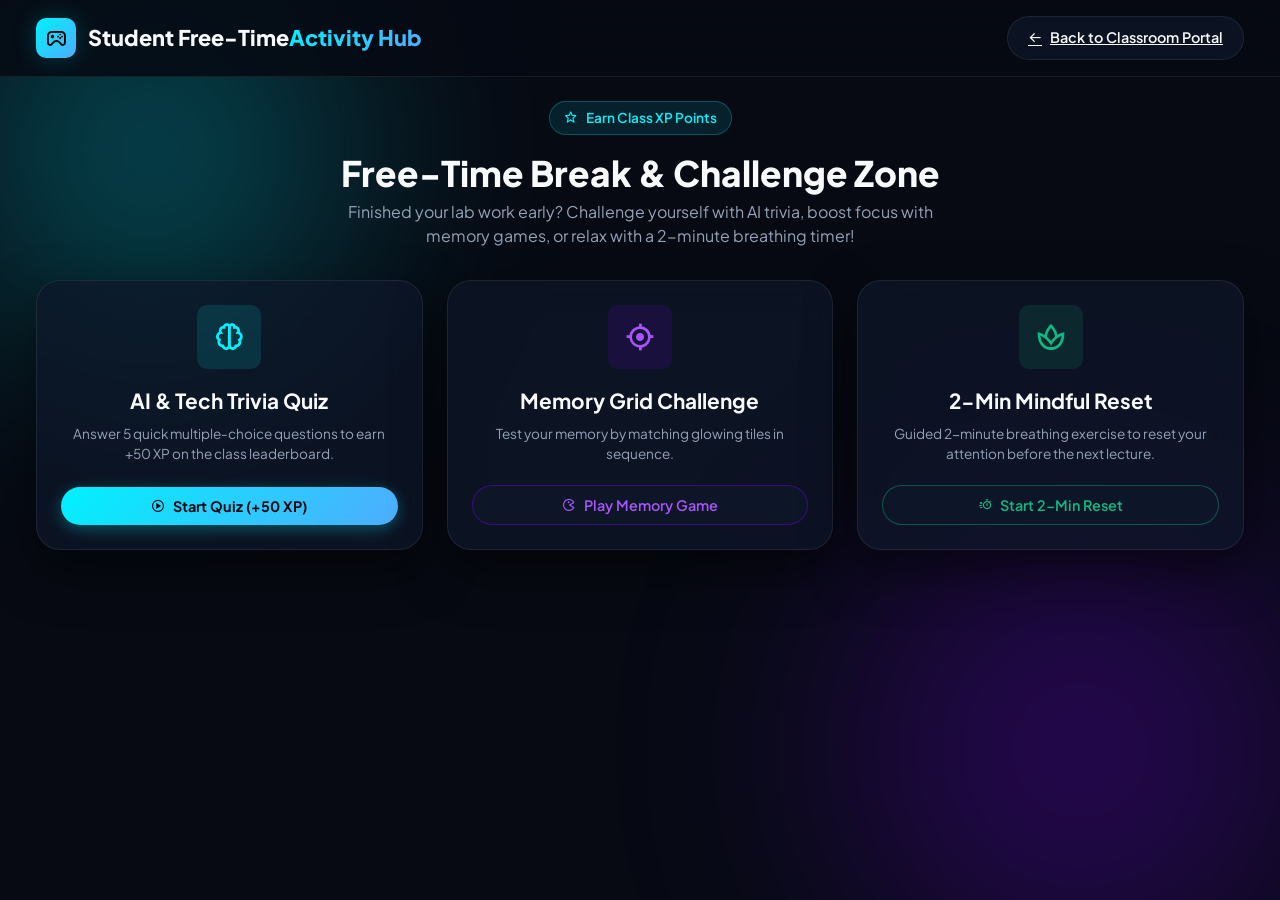
==== pages/activities.html @ f6f61d6e "feat: Add Mobile Phone Camera QR Check-In Page, Student Free-Time Activity Hub, Teacher Annoy Contro" ====
<!DOCTYPE html>
<html lang="en">
<head>
    <meta charset="UTF-8">
    <meta name="viewport" content="width=device-width, initial-scale=1.0">
    <title>Student Free-Time Activity Hub & AI Quiz Zone</title>
    <link href="https://fonts.googleapis.com/css2?family=Plus+Jakarta+Sans:wght@400;600;700;800&display=swap" rel="stylesheet">
    <link href="https://unpkg.com/boxicons@2.1.4/css/boxicons.min.css" rel="stylesheet">
    <link rel="stylesheet" href="../css/styles.css">
</head>
<body>
    <div class="app-bg-glow">
        <div class="bg-orb bg-orb-1"></div>
        <div class="bg-orb bg-orb-2"></div>
    </div>

    <!-- Navigation Header -->
    <nav class="navbar">
        <div class="brand">
            <div class="brand-icon"><i class='bx bx-joystick'></i></div>
            <div class="brand-text">Student Free-Time<span>Activity Hub</span></div>
        </div>

        <div class="header-actions">
            <a href="../index.html" class="btn-glass">
                <i class='bx bx-arrow-back'></i> Back to Classroom Portal
            </a>
        </div>
    </nav>

    <main class="main-container">
        
        <div style="text-align: center; margin-bottom: 32px;">
            <span class="badge-pill" style="margin-bottom: 12px;"><i class='bx bx-star'></i> Earn Class XP Points</span>
            <h1 style="font-size: 2.2rem; font-weight: 800;">Free-Time Break & Challenge Zone</h1>
            <p style="color: var(--text-secondary); max-width: 600px; margin: 0 auto;">Finished your lab work early? Challenge yourself with AI trivia, boost focus with memory games, or relax with a 2-minute breathing timer!</p>
        </div>

        <!-- 3 Activity Cards Grid -->
        <div style="display: grid; grid-template-columns: repeat(3, 1fr); gap: 24px; margin-bottom: 36px;">
            
            <!-- Card 1: AI & Tech Quiz Challenge -->
            <div class="glass-panel" style="text-align: center; display: flex; flex-direction: column; justify-content: space-between;">
                <div>
                    <div class="stat-icon cyan" style="margin: 0 auto 16px; width: 64px; height: 64px; font-size: 2rem;">
                        <i class='bx bx-brain'></i>
                    </div>
                    <h3 style="font-size: 1.3rem; font-weight: 700; margin-bottom: 8px;">AI & Tech Trivia Quiz</h3>
                    <p style="font-size: 0.85rem; color: var(--text-secondary); margin-bottom: 20px;">Answer 5 quick multiple-choice questions to earn +50 XP on the class leaderboard.</p>
                </div>
                <button class="btn-primary" onclick="openQuizModal()" style="width: 100%; justify-content: center;">
                    <i class='bx bx-play-circle'></i> Start Quiz (+50 XP)
                </button>
            </div>

            <!-- Card 2: Memory & Focus Challenge -->
            <div class="glass-panel" style="text-align: center; display: flex; flex-direction: column; justify-content: space-between;">
                <div>
                    <div class="stat-icon purple" style="margin: 0 auto 16px; width: 64px; height: 64px; font-size: 2rem;">
                        <i class='bx bx-target-lock'></i>
                    </div>
                    <h3 style="font-size: 1.3rem; font-weight: 700; margin-bottom: 8px;">Memory Grid Challenge</h3>
                    <p style="font-size: 0.85rem; color: var(--text-secondary); margin-bottom: 20px;">Test your memory by matching glowing tiles in sequence.</p>
                </div>
                <button class="btn-glass" onclick="alert('Memory Challenge Started! Memory tiles loading...')" style="width: 100%; justify-content: center; border-color: rgba(127,0,255,0.4); color: #A855F7;">
                    <i class='bx bx-game'></i> Play Memory Game
                </button>
            </div>

            <!-- Card 3: 2-Minute Mindful Focus Timer -->
            <div class="glass-panel" style="text-align: center; display: flex; flex-direction: column; justify-content: space-between;">
                <div>
                    <div class="stat-icon green" style="margin: 0 auto 16px; width: 64px; height: 64px; font-size: 2rem;">
                        <i class='bx bx-spa'></i>
                    </div>
                    <h3 style="font-size: 1.3rem; font-weight: 700; margin-bottom: 8px;">2-Min Mindful Reset</h3>
                    <p style="font-size: 0.85rem; color: var(--text-secondary); margin-bottom: 20px;">Guided 2-minute breathing exercise to reset your attention before the next lecture.</p>
                </div>
                <button class="btn-glass" onclick="startRelaxTimer()" style="width: 100%; justify-content: center; border-color: rgba(16,185,129,0.4); color: var(--success-green);">
                    <i class='bx bx-timer'></i> Start 2-Min Reset
                </button>
            </div>

        </div>

        <!-- AI Quiz Interactive Modal -->
        <div id="quizModal" class="glass-panel" style="display: none; max-width: 540px; margin: 0 auto; text-align: left; border-color: var(--border-glow);">
            <div style="display: flex; justify-content: space-between; align-items: center; margin-bottom: 16px;">
                <h3 style="font-size: 1.2rem; font-weight: 700;">🧠 Quick AI Quiz Challenge</h3>
                <span class="badge-pill" id="quizScoreText">Score: 0 / 5</span>
            </div>

            <div id="quizContainer">
                <p id="quizQuestionText" style="font-size: 1rem; font-weight: 600; margin-bottom: 16px; color: var(--text-primary);">
                    Q1: What does GPS stand for in smart classroom geofencing?
                </p>

                <div id="quizOptionsBox" style="display: flex; flex-direction: column; gap: 10px; margin-bottom: 20px;">
                    <!-- Filled by JS -->
                </div>
            </div>

            <button class="btn-glass" onclick="closeQuizModal()" style="width: 100%; justify-content: center;">
                Close Quiz
            </button>
        </div>

    </main>

    <script>
        const QUIZ_QUESTIONS = [
            {
                q: "1. What formula calculates spherical distance between GPS coordinates in geofencing?",
                options: ["Haversine Formula", "Pythagoras Theorem", "Euclidean Distance", "Manhattan Distance"],
                ans: 0
            },
            {
                q: "2. What is the standard duration of the class session timer in Room 304?",
                options: ["30 Minutes", "45 Minutes", "60 Minutes", "90 Minutes"],
                ans: 1
            },
            {
                q: "3. What frequency does the dynamic QR token refresh for security?",
                options: ["Every 10s", "Every 30s", "Every 5m", "Never"],
                ans: 1
            }
        ];

        let qIndex = 0;
        let score = 0;

        function openQuizModal() {
            document.getElementById('quizModal').style.display = 'block';
            qIndex = 0;
            score = 0;
            renderQuestion();
        }

        function closeQuizModal() {
            document.getElementById('quizModal').style.display = 'none';
        }

        function renderQuestion() {
            if (qIndex >= QUIZ_QUESTIONS.length) {
                document.getElementById('quizContainer').innerHTML = `
                    <div style="text-align:center; padding: 20px;">
                        <i class='bx bx-trophy' style="font-size: 3.5rem; color: var(--warning-amber);"></i>
                        <h2 style="margin-top:10px;">Quiz Completed!</h2>
                        <p style="color:var(--text-secondary);">Your Score: ${score} / ${QUIZ_QUESTIONS.length}</p>
                        <p style="color:var(--success-green); font-weight:700; margin-top:8px;">+50 XP Added to Leaderboard!</p>
                    </div>
                `;
                return;
            }

            const current = QUIZ_QUESTIONS[qIndex];
            document.getElementById('quizQuestionText').innerText = current.q;
            document.getElementById('quizScoreText').innerText = `Score: ${score} / ${QUIZ_QUESTIONS.length}`;

            const box = document.getElementById('quizOptionsBox');
            box.innerHTML = '';

            current.options.forEach((opt, idx) => {
                const btn = document.createElement('button');
                btn.className = 'btn-glass';
                btn.style.cssText = 'text-align: left; width: 100%; padding: 12px; justify-content: flex-start;';
                btn.innerText = opt;
                btn.onclick = () => {
                    if (idx === current.ans) score++;
                    qIndex++;
                    renderQuestion();
                };
                box.appendChild(btn);
            });
        }

        function startRelaxTimer() {
            alert("🧘 2-Minute Breathing Exercise started! Take deep breaths in and out...");
        }
    </script>
</body>
</html>
---- css/styles.css ----
/* ============================================================
   SMART AI CLASSROOM - COMPREHENSIVE DESIGN SYSTEM & STYLES
   ============================================================ */

:root {
    --bg-dark: #070a13;
    --bg-card: rgba(15, 23, 42, 0.7);
    --bg-card-hover: rgba(30, 41, 59, 0.85);
    --border-color: rgba(255, 255, 255, 0.08);
    --border-glow: rgba(0, 242, 254, 0.25);
    
    --primary-cyan: #00F2FE;
    --primary-purple: #4FACFE;
    --accent-glow: linear-gradient(135deg, #00F2FE 0%, #4FACFE 100%);
    
    --success-green: #10B981;
    --warning-amber: #F59E0B;
    --danger-rose: #F43F5E;
    
    --text-primary: #F8FAFC;
    --text-secondary: #94A3B8;
    --text-muted: #64748B;
    
    --radius-sm: 10px;
    --radius-md: 16px;
    --radius-lg: 24px;
    --radius-full: 9999px;
    
    --shadow-glass: 0 20px 50px rgba(0, 0, 0, 0.5);
    --shadow-neon: 0 0 25px rgba(0, 242, 254, 0.2);
}

* {
    margin: 0;
    padding: 0;
    box-sizing: border-box;
    font-family: 'Plus Jakarta Sans', 'Outfit', sans-serif;
    -webkit-font-smoothing: antialiased;
}

body {
    background-color: var(--bg-dark);
    color: var(--text-primary);
    min-height: 100vh;
    overflow-x: hidden;
    line-height: 1.5;
}

/* Background Glow Orbs */
.app-bg-glow {
    position: fixed;
    inset: 0;
    z-index: -1;
    overflow: hidden;
    pointer-events: none;
}

.bg-orb {
    position: absolute;
    border-radius: 50%;
    filter: blur(100px);
    opacity: 0.35;
    animation: orbFloat 18s ease-in-out infinite alternate;
}

.bg-orb-1 { width: 600px; height: 600px; background: radial-gradient(circle, #00F2FE 0%, rgba(0, 242, 254, 0) 70%); top: -150px; left: -150px; }
.bg-orb-2 { width: 700px; height: 700px; background: radial-gradient(circle, #7F00FF 0%, rgba(127, 0, 255, 0) 70%); bottom: -200px; right: -150px; animation-delay: -9s; }

@keyframes orbFloat {
    0% { transform: translate(0, 0) scale(1); }
    100% { transform: translate(60px, 40px) scale(1.15); }
}

@keyframes shake {
    0%, 100% { transform: translateX(0); }
    20%, 60% { transform: translateX(-12px); }
    40%, 80% { transform: translateX(12px); }
}

/* Navigation Bar */
.navbar {
    display: flex;
    justify-content: space-between;
    align-items: center;
    padding: 16px 36px;
    background: rgba(7, 10, 19, 0.85);
    backdrop-filter: blur(20px);
    border-bottom: 1px solid var(--border-color);
    position: sticky;
    top: 0;
    z-index: 100;
}

.brand { display: flex; align-items: center; gap: 12px; font-size: 1.35rem; font-weight: 800; }
.brand-icon { width: 40px; height: 40px; border-radius: var(--radius-sm); background: var(--accent-glow); display: flex; align-items: center; justify-content: center; color: #000; font-size: 1.4rem; box-shadow: var(--shadow-neon); }
.brand-text span { background: var(--accent-glow); -webkit-background-clip: text; -webkit-text-fill-color: transparent; }

.header-actions { display: flex; align-items: center; gap: 14px; }

.badge-pill { display: inline-flex; align-items: center; gap: 8px; padding: 6px 14px; border-radius: var(--radius-full); background: rgba(0, 242, 254, 0.1); border: 1px solid rgba(0, 242, 254, 0.25); color: var(--primary-cyan); font-size: 0.85rem; font-weight: 600; }
.badge-pill .pulse-dot { width: 8px; height: 8px; border-radius: 50%; background: var(--primary-cyan); box-shadow: 0 0 10px var(--primary-cyan); animation: pulse 1.8s infinite; }

@keyframes pulse { 0%, 100% { transform: scale(1); opacity: 1; } 50% { transform: scale(1.4); opacity: 0.5; } }

.btn-primary { display: inline-flex; align-items: center; gap: 8px; padding: 10px 20px; border-radius: var(--radius-full); background: var(--accent-glow); color: #070a13; font-weight: 700; font-size: 0.9rem; border: none; cursor: pointer; transition: all 0.25s ease; box-shadow: 0 4px 15px rgba(0, 242, 254, 0.3); }
.btn-primary:hover { transform: translateY(-2px); box-shadow: 0 6px 25px rgba(0, 242, 254, 0.5); }

.btn-glass { display: inline-flex; align-items: center; gap: 8px; padding: 10px 20px; border-radius: var(--radius-full); background: var(--bg-card); border: 1px solid var(--border-color); color: var(--text-primary); font-weight: 600; font-size: 0.9rem; cursor: pointer; backdrop-filter: blur(10px); transition: all 0.25s ease; }
.btn-glass:hover { background: var(--bg-card-hover); border-color: rgba(255, 255, 255, 0.2); }

/* LOGIN GATEWAY VIEW */
.login-gateway-view {
    min-height: calc(100vh - 80px);
    display: flex;
    align-items: center;
    justify-content: center;
    padding: 40px 20px;
}

.login-card {
    width: 100%;
    max-width: 440px;
    background: rgba(15, 23, 42, 0.85);
    border: 1px solid var(--border-glow);
    border-radius: var(--radius-lg);
    padding: 36px 28px;
    backdrop-filter: blur(25px);
    box-shadow: var(--shadow-glass);
}

.login-tabs {
    display: flex;
    background: rgba(0, 0, 0, 0.3);
    padding: 4px;
    border-radius: var(--radius-full);
    margin-bottom: 28px;
    border: 1px solid var(--border-color);
}

.login-tab-btn {
    flex: 1;
    padding: 10px;
    border-radius: var(--radius-full);
    border: none;
    background: transparent;
    color: var(--text-secondary);
    font-weight: 700;
    font-size: 0.88rem;
    cursor: pointer;
    transition: all 0.3s;
}

.login-tab-btn.active {
    background: var(--accent-glow);
    color: #070a13;
    box-shadow: 0 4px 15px rgba(0, 242, 254, 0.3);
}

.form-group { margin-bottom: 20px; text-align: left; }
.form-group label { display: block; font-size: 0.82rem; font-weight: 600; color: var(--text-secondary); margin-bottom: 8px; }

.form-control { width: 100%; padding: 12px 16px; border-radius: var(--radius-md); background: rgba(0, 0, 0, 0.4); border: 1px solid var(--border-color); color: var(--text-primary); font-size: 0.95rem; outline: none; transition: border-color 0.25s; }
.form-control:focus { border-color: var(--primary-cyan); box-shadow: 0 0 10px rgba(0, 242, 254, 0.2); }

/* MAIN DASHBOARD LAYOUT */
.main-container { max-width: 1440px; margin: 0 auto; padding: 24px 36px 120px; }

.stats-banner { display: grid; grid-template-columns: repeat(4, 1fr); gap: 20px; margin-bottom: 28px; }

.stat-card { background: var(--bg-card); border: 1px solid var(--border-color); border-radius: var(--radius-md); padding: 20px; backdrop-filter: blur(15px); display: flex; align-items: center; gap: 16px; }
.stat-icon { width: 48px; height: 48px; border-radius: var(--radius-sm); display: flex; align-items: center; justify-content: center; font-size: 1.5rem; }
.stat-icon.cyan { background: rgba(0, 242, 254, 0.12); color: var(--primary-cyan); }
.stat-icon.green { background: rgba(16, 185, 129, 0.12); color: var(--success-green); }
.stat-icon.amber { background: rgba(245, 158, 11, 0.12); color: var(--warning-amber); }
.stat-icon.purple { background: rgba(127, 0, 255, 0.12); color: #A855F7; }

.stat-info h4 { font-size: 0.85rem; color: var(--text-secondary); text-transform: uppercase; letter-spacing: 0.04em; }
.stat-info .stat-value { font-size: 1.6rem; font-weight: 800; color: var(--text-primary); }

.dashboard-grid { display: grid; grid-template-columns: 2fr 1fr; gap: 24px; }

.glass-panel { background: var(--bg-card); border: 1px solid var(--border-color); border-radius: var(--radius-lg); padding: 24px; backdrop-filter: blur(20px); box-shadow: var(--shadow-glass); }
.panel-header { display: flex; justify-content: space-between; align-items: center; margin-bottom: 20px; padding-bottom: 12px; border-bottom: 1px solid var(--border-color); }
.panel-title { font-size: 1.15rem; font-weight: 700; display: flex; align-items: center; gap: 10px; }
.panel-title i { color: var(--primary-cyan); }

/* SEATING GRID (10 DESKS) */
.seating-grid-container { display: grid; grid-template-columns: repeat(5, 1fr); gap: 16px; margin-top: 16px; }

.seat-card { background: rgba(15, 23, 42, 0.8); border: 1px solid var(--border-color); border-radius: var(--radius-md); padding: 16px; text-align: center; position: relative; transition: all 0.3s ease; cursor: pointer; }
.seat-card:hover { transform: translateY(-4px) scale(1.02); box-shadow: 0 10px 25px rgba(0,0,0,0.4); }

.seat-card.status-present { border-color: rgba(16, 185, 129, 0.4); background: linear-gradient(180deg, rgba(16, 185, 129, 0.08) 0%, rgba(15, 23, 42, 0.8) 100%); }
.seat-card.status-absent { border-color: rgba(244, 63, 94, 0.3); background: linear-gradient(180deg, rgba(244, 63, 94, 0.05) 0%, rgba(15, 23, 42, 0.8) 100%); }
.seat-card.status-out-of-zone { border-color: rgba(245, 158, 11, 0.6); background: linear-gradient(180deg, rgba(245, 158, 11, 0.12) 0%, rgba(15, 23, 42, 0.8) 100%); animation: alertBorderPulse 2s infinite; }

@keyframes alertBorderPulse { 0%, 100% { border-color: rgba(245, 158, 11, 0.8); } 50% { border-color: rgba(244, 63, 94, 0.9); } }

.seat-badge { position: absolute; top: 10px; right: 10px; font-size: 0.65rem; font-weight: 700; padding: 2px 8px; border-radius: var(--radius-full); text-transform: uppercase; }
.seat-badge.present { background: rgba(16, 185, 129, 0.2); color: var(--success-green); }
.seat-badge.absent { background: rgba(244, 63, 94, 0.2); color: var(--danger-rose); }
.seat-badge.warning { background: rgba(245, 158, 11, 0.2); color: var(--warning-amber); }

.seat-avatar { width: 54px; height: 54px; border-radius: 50%; object-fit: cover; margin: 8px auto 10px; border: 2px solid var(--border-color); }
.seat-card.status-present .seat-avatar { border-color: var(--success-green); }

.student-name { font-size: 0.9rem; font-weight: 700; white-space: nowrap; overflow: hidden; text-overflow: ellipsis; }
.student-roll { font-size: 0.75rem; color: var(--text-secondary); }

.timer-pill { margin-top: 10px; display: inline-block; padding: 4px 10px; background: rgba(0, 0, 0, 0.4); border: 1px solid var(--border-color); border-radius: var(--radius-full); font-size: 0.75rem; font-weight: 700; color: var(--primary-cyan); }
.timer-pill.timer-warning { color: var(--danger-rose); border-color: rgba(244, 63, 94, 0.4); animation: pulse 1s infinite; }

/* ROSTER TABLE */
.roster-table { width: 100%; border-collapse: collapse; margin-top: 12px; }
.roster-table th { text-align: left; padding: 12px 16px; font-size: 0.75rem; text-transform: uppercase; color: var(--text-muted); border-bottom: 1px solid var(--border-color); }
.roster-table td { padding: 14px 16px; border-bottom: 1px solid var(--border-color); font-size: 0.88rem; }
.roster-table tr:hover { background: rgba(255, 255, 255, 0.02); }

.user-cell { display: flex; align-items: center; gap: 12px; }
.user-cell img { width: 36px; height: 36px; border-radius: 50%; object-fit: cover; }

/* RADAR MAP */
.radar-map-container { width: 100%; height: 240px; border-radius: var(--radius-md); background: #040711; border: 1px solid var(--border-color); position: relative; overflow: hidden; display: flex; align-items: center; justify-content: center; margin-bottom: 16px; }
.radar-circle { position: absolute; border-radius: 50%; border: 1px dashed rgba(0, 242, 254, 0.3); }
.radar-circle-1 { width: 80px; height: 80px; }
.radar-circle-2 { width: 160px; height: 160px; }
.radar-circle-3 { width: 220px; height: 220px; border-style: solid; border-color: rgba(16, 185, 129, 0.5); background: rgba(16, 185, 129, 0.04); }
.radar-sweep { position: absolute; width: 220px; height: 220px; border-radius: 50%; background: conic-gradient(from 0deg, rgba(0, 242, 254, 0.3) 0deg, transparent 60deg); animation: sweep 4s linear infinite; }
@keyframes sweep { 0% { transform: rotate(0deg); } 100% { transform: rotate(360deg); } }
.radar-pin { position: absolute; width: 10px; height: 10px; border-radius: 50%; background: var(--primary-cyan); box-shadow: 0 0 10px var(--primary-cyan); cursor: pointer; transition: all 0.3s; }
.radar-pin.pin-breach { background: var(--warning-amber); box-shadow: 0 0 12px var(--warning-amber); animation: alertPulse 1s infinite; }

/* FLOATING CORNER QR WIDGET */
.floating-qr-widget { position: fixed; bottom: 24px; right: 24px; z-index: 1000; }
.qr-toggle-btn { width: 64px; height: 64px; border-radius: 50%; background: var(--accent-glow); border: none; color: #070a13; font-size: 1.8rem; display: flex; align-items: center; justify-content: center; cursor: pointer; box-shadow: 0 8px 30px rgba(0, 242, 254, 0.5); transition: transform 0.3s; }
.qr-toggle-btn:hover { transform: scale(1.08) rotate(5deg); }
.qr-widget-modal { position: absolute; bottom: 80px; right: 0; width: 320px; background: rgba(15, 23, 42, 0.95); border: 1px solid var(--border-glow); backdrop-filter: blur(25px); border-radius: var(--radius-lg); padding: 20px; box-shadow: 0 20px 60px rgba(0, 0, 0, 0.7); display: none; animation: slideUp 0.3s forwards; }
.qr-widget-modal.active { display: block; }
@keyframes slideUp { from { opacity: 0; transform: translateY(20px); } to { opacity: 1; transform: translateY(0); } }

/* LOGS BOX */
.activity-logs-box { max-height: 200px; overflow-y: auto; padding-right: 6px; }
.log-item { font-size: 0.8rem; padding: 8px 12px; border-radius: var(--radius-sm); background: rgba(255, 255, 255, 0.03); border-left: 3px solid var(--primary-cyan); margin-bottom: 8px; }

/* TOASTS */
#toast-container { position: fixed; top: 24px; right: 24px; z-index: 2000; display: flex; flex-direction: column; gap: 10px; }
.toast { padding: 14px 20px; border-radius: var(--radius-md); background: rgba(15, 23, 42, 0.95); border: 1px solid var(--border-color); color: #fff; font-size: 0.88rem; font-weight: 600; box-shadow: 0 10px 30px rgba(0, 0, 0, 0.5); backdrop-filter: blur(20px); animation: fadeIn 0.3s forwards; }
.toast.success { border-color: var(--success-green); border-left: 4px solid var(--success-green); }
.toast.warning { border-color: var(--warning-amber); border-left: 4px solid var(--warning-amber); }
.toast.error { border-color: var(--danger-rose); border-left: 4px solid var(--danger-rose); }
.toast.info { border-color: var(--primary-cyan); border-left: 4px solid var(--primary-cyan); }
@keyframes fadeIn { from { opacity: 0; transform: translateX(50px); } to { opacity: 1; transform: translateX(0); } }

/* RESPONSIVE */
@media (max-width: 1024px) { .stats-banner { grid-template-columns: repeat(2, 1fr); } .dashboard-grid { grid-template-columns: 1fr; } .seating-grid-container { grid-template-columns: repeat(3, 1fr); } }
@media (max-width: 640px) { .stats-banner { grid-template-columns: 1fr; } .seating-grid-container { grid-template-columns: repeat(2, 1fr); } .main-container { padding: 16px; } }
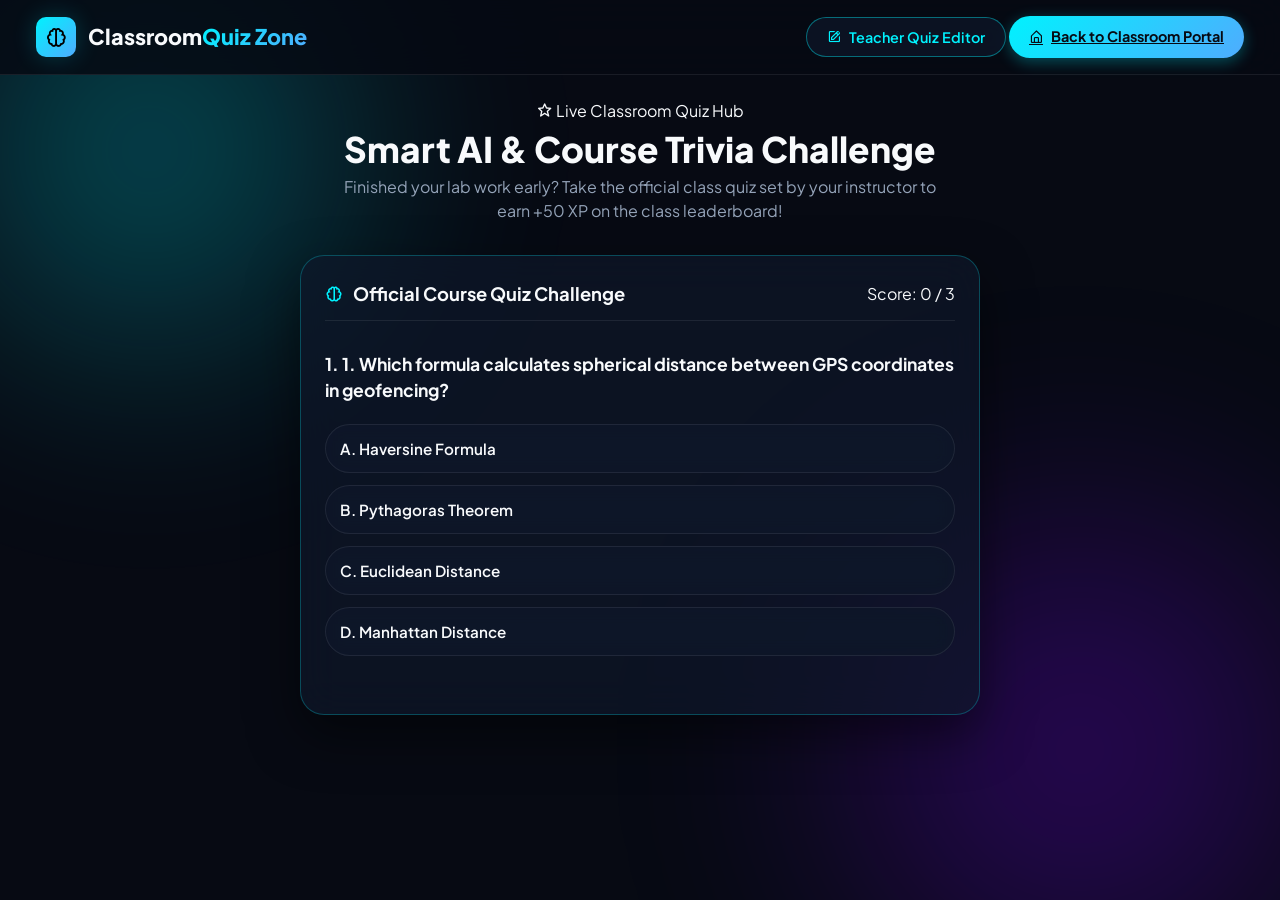
==== commit 66fd3f75: "feat: Add 3-Dot Kebab Menu Navbar, Dynamic Student Add/Remove, Teacher Quiz Customizer & Live QR Sca" ====
--- a/pages/activities.html
+++ b/pages/activities.html
@@ -3,7 +3,7 @@
 <head>
     <meta charset="UTF-8">
     <meta name="viewport" content="width=device-width, initial-scale=1.0">
-    <title>Student Free-Time Activity Hub & AI Quiz Zone</title>
+    <title>Classroom Quiz Hub & Teacher Quiz Customizer</title>
     <link href="https://fonts.googleapis.com/css2?family=Plus+Jakarta+Sans:wght@400;600;700;800&display=swap" rel="stylesheet">
     <link href="https://unpkg.com/boxicons@2.1.4/css/boxicons.min.css" rel="stylesheet">
     <link rel="stylesheet" href="../css/styles.css">
@@ -14,16 +14,22 @@
         <div class="bg-orb bg-orb-2"></div>
     </div>
 
+    <!-- Toast Notifications -->
+    <div id="toast-container"></div>
+
     <!-- Navigation Header -->
     <nav class="navbar">
         <div class="brand">
-            <div class="brand-icon"><i class='bx bx-joystick'></i></div>
-            <div class="brand-text">Student Free-Time<span>Activity Hub</span></div>
+            <div class="brand-icon"><i class='bx bx-brain'></i></div>
+            <div class="brand-text">Classroom<span>Quiz Zone</span></div>
         </div>
 
         <div class="header-actions">
-            <a href="../index.html" class="btn-glass">
-                <i class='bx bx-arrow-back'></i> Back to Classroom Portal
+            <button class="btn-glass" id="toggleTeacherQuizEditorBtn" style="border-color: rgba(0, 242, 254, 0.4); color: var(--primary-cyan);">
+                <i class='bx bx-edit'></i> Teacher Quiz Editor
+            </button>
+            <a href="../index.html" class="btn-primary">
+                <i class='bx bx-home-alt'></i> Back to Classroom Portal
             </a>
         </div>
     </nav>
@@ -31,131 +37,113 @@
     <main class="main-container">
         
         <div style="text-align: center; margin-bottom: 32px;">
-            <span class="badge-pill" style="margin-bottom: 12px;"><i class='bx bx-star'></i> Earn Class XP Points</span>
-            <h1 style="font-size: 2.2rem; font-weight: 800;">Free-Time Break & Challenge Zone</h1>
-            <p style="color: var(--text-secondary); max-width: 600px; margin: 0 auto;">Finished your lab work early? Challenge yourself with AI trivia, boost focus with memory games, or relax with a 2-minute breathing timer!</p>
-        </div>
-
-        <!-- 3 Activity Cards Grid -->
-        <div style="display: grid; grid-template-columns: repeat(3, 1fr); gap: 24px; margin-bottom: 36px;">
-            
-            <!-- Card 1: AI & Tech Quiz Challenge -->
-            <div class="glass-panel" style="text-align: center; display: flex; flex-direction: column; justify-content: space-between;">
-                <div>
-                    <div class="stat-icon cyan" style="margin: 0 auto 16px; width: 64px; height: 64px; font-size: 2rem;">
-                        <i class='bx bx-brain'></i>
-                    </div>
-                    <h3 style="font-size: 1.3rem; font-weight: 700; margin-bottom: 8px;">AI & Tech Trivia Quiz</h3>
-                    <p style="font-size: 0.85rem; color: var(--text-secondary); margin-bottom: 20px;">Answer 5 quick multiple-choice questions to earn +50 XP on the class leaderboard.</p>
-                </div>
-                <button class="btn-primary" onclick="openQuizModal()" style="width: 100%; justify-content: center;">
-                    <i class='bx bx-play-circle'></i> Start Quiz (+50 XP)
+            <span class="badge-pill" style="margin-bottom: 12px;"><i class='bx bx-star'></i> Live Classroom Quiz Hub</span>
+            <h1 style="font-size: 2.2rem; font-weight: 800;">Smart AI & Course Trivia Challenge</h1>
+            <p style="color: var(--text-secondary); max-width: 600px; margin: 0 auto;">Finished your lab work early? Take the official class quiz set by your instructor to earn +50 XP on the class leaderboard!</p>
+        </div>
+
+        <!-- MAIN QUIZ DISPLAY CARD -->
+        <div class="glass-panel" style="max-width: 680px; margin: 0 auto 36px; border-color: var(--border-glow);">
+            <div class="panel-header">
+                <div class="panel-title">
+                    <i class='bx bx-brain'></i> Official Course Quiz Challenge
+                </div>
+                <span class="badge-pill" id="quizScoreBadge">Score: 0 / 0</span>
+            </div>
+
+            <div id="quizPlayContainer" style="padding: 10px 0;">
+                <p id="quizQuestionText" style="font-size: 1.1rem; font-weight: 700; margin-bottom: 20px; color: var(--text-primary);">
+                    Loading quiz question...
+                </p>
+
+                <div id="quizOptionsBox" style="display: flex; flex-direction: column; gap: 12px; margin-bottom: 24px;">
+                    <!-- Filled by JS -->
+                </div>
+            </div>
+        </div>
+
+        <!-- TEACHER QUIZ CUSTOMIZER PANEL (Hidden by Default) -->
+        <div class="glass-panel" id="teacherQuizEditorPanel" style="display: none; max-width: 680px; margin: 0 auto; border-color: rgba(245, 158, 11, 0.4);">
+            <div class="panel-header">
+                <div class="panel-title" style="color: var(--warning-amber);">
+                    <i class='bx bx-edit-alt'></i> Instructor Custom Quiz Editor
+                </div>
+                <span class="badge-pill" style="border-color: rgba(245, 158, 11, 0.4); color: var(--warning-amber);">Teacher Exclusive</span>
+            </div>
+
+            <form id="addQuestionForm">
+                <div class="form-group">
+                    <label>New Question Text:</label>
+                    <input type="text" id="newQuestionText" class="form-control" placeholder="e.g. What is the geofence radius of Room 304?" required>
+                </div>
+
+                <div style="display: grid; grid-template-columns: 1fr 1fr; gap: 12px; margin-bottom: 16px;">
+                    <div class="form-group" style="margin-bottom:0;">
+                        <label>Option A (Index 0):</label>
+                        <input type="text" id="optA" class="form-control" placeholder="Option A" required>
+                    </div>
+                    <div class="form-group" style="margin-bottom:0;">
+                        <label>Option B (Index 1):</label>
+                        <input type="text" id="optB" class="form-control" placeholder="Option B" required>
+                    </div>
+                    <div class="form-group" style="margin-bottom:0;">
+                        <label>Option C (Index 2):</label>
+                        <input type="text" id="optC" class="form-control" placeholder="Option C" required>
+                    </div>
+                    <div class="form-group" style="margin-bottom:0;">
+                        <label>Option D (Index 3):</label>
+                        <input type="text" id="optD" class="form-control" placeholder="Option D" required>
+                    </div>
+                </div>
+
+                <div class="form-group">
+                    <label>Correct Option Number:</label>
+                    <select id="correctOptSelect" class="form-control">
+                        <option value="0">Option A (Index 0)</option>
+                        <option value="1">Option B (Index 1)</option>
+                        <option value="2">Option C (Index 2)</option>
+                        <option value="3">Option D (Index 3)</option>
+                    </select>
+                </div>
+
+                <button type="submit" class="btn-primary" style="width: 100%; justify-content: center;">
+                    <i class='bx bx-plus-circle'></i> Add Question to Class Quiz
                 </button>
-            </div>
-
-            <!-- Card 2: Memory & Focus Challenge -->
-            <div class="glass-panel" style="text-align: center; display: flex; flex-direction: column; justify-content: space-between;">
-                <div>
-                    <div class="stat-icon purple" style="margin: 0 auto 16px; width: 64px; height: 64px; font-size: 2rem;">
-                        <i class='bx bx-target-lock'></i>
-                    </div>
-                    <h3 style="font-size: 1.3rem; font-weight: 700; margin-bottom: 8px;">Memory Grid Challenge</h3>
-                    <p style="font-size: 0.85rem; color: var(--text-secondary); margin-bottom: 20px;">Test your memory by matching glowing tiles in sequence.</p>
-                </div>
-                <button class="btn-glass" onclick="alert('Memory Challenge Started! Memory tiles loading...')" style="width: 100%; justify-content: center; border-color: rgba(127,0,255,0.4); color: #A855F7;">
-                    <i class='bx bx-game'></i> Play Memory Game
-                </button>
-            </div>
-
-            <!-- Card 3: 2-Minute Mindful Focus Timer -->
-            <div class="glass-panel" style="text-align: center; display: flex; flex-direction: column; justify-content: space-between;">
-                <div>
-                    <div class="stat-icon green" style="margin: 0 auto 16px; width: 64px; height: 64px; font-size: 2rem;">
-                        <i class='bx bx-spa'></i>
-                    </div>
-                    <h3 style="font-size: 1.3rem; font-weight: 700; margin-bottom: 8px;">2-Min Mindful Reset</h3>
-                    <p style="font-size: 0.85rem; color: var(--text-secondary); margin-bottom: 20px;">Guided 2-minute breathing exercise to reset your attention before the next lecture.</p>
-                </div>
-                <button class="btn-glass" onclick="startRelaxTimer()" style="width: 100%; justify-content: center; border-color: rgba(16,185,129,0.4); color: var(--success-green);">
-                    <i class='bx bx-timer'></i> Start 2-Min Reset
-                </button>
-            </div>
-
-        </div>
-
-        <!-- AI Quiz Interactive Modal -->
-        <div id="quizModal" class="glass-panel" style="display: none; max-width: 540px; margin: 0 auto; text-align: left; border-color: var(--border-glow);">
-            <div style="display: flex; justify-content: space-between; align-items: center; margin-bottom: 16px;">
-                <h3 style="font-size: 1.2rem; font-weight: 700;">🧠 Quick AI Quiz Challenge</h3>
-                <span class="badge-pill" id="quizScoreText">Score: 0 / 5</span>
-            </div>
-
-            <div id="quizContainer">
-                <p id="quizQuestionText" style="font-size: 1rem; font-weight: 600; margin-bottom: 16px; color: var(--text-primary);">
-                    Q1: What does GPS stand for in smart classroom geofencing?
-                </p>
-
-                <div id="quizOptionsBox" style="display: flex; flex-direction: column; gap: 10px; margin-bottom: 20px;">
-                    <!-- Filled by JS -->
-                </div>
-            </div>
-
-            <button class="btn-glass" onclick="closeQuizModal()" style="width: 100%; justify-content: center;">
-                Close Quiz
-            </button>
+            </form>
         </div>
 
     </main>
 
+    <script src="../data/students.js"></script>
     <script>
-        const QUIZ_QUESTIONS = [
-            {
-                q: "1. What formula calculates spherical distance between GPS coordinates in geofencing?",
-                options: ["Haversine Formula", "Pythagoras Theorem", "Euclidean Distance", "Manhattan Distance"],
-                ans: 0
-            },
-            {
-                q: "2. What is the standard duration of the class session timer in Room 304?",
-                options: ["30 Minutes", "45 Minutes", "60 Minutes", "90 Minutes"],
-                ans: 1
-            },
-            {
-                q: "3. What frequency does the dynamic QR token refresh for security?",
-                options: ["Every 10s", "Every 30s", "Every 5m", "Never"],
-                ans: 1
-            }
-        ];
+        let quizList = DEFAULT_TEACHER_QUIZ;
+
+        // Load custom saved quiz from localStorage if available
+        const savedQuiz = localStorage.getItem('smart_class_custom_quiz');
+        if (savedQuiz) {
+            try { quizList = JSON.parse(savedQuiz); } catch(e){}
+        }
 
         let qIndex = 0;
         let score = 0;
 
-        function openQuizModal() {
-            document.getElementById('quizModal').style.display = 'block';
-            qIndex = 0;
-            score = 0;
-            renderQuestion();
-        }
-
-        function closeQuizModal() {
-            document.getElementById('quizModal').style.display = 'none';
-        }
-
         function renderQuestion() {
-            if (qIndex >= QUIZ_QUESTIONS.length) {
-                document.getElementById('quizContainer').innerHTML = `
+            if (qIndex >= quizList.length) {
+                document.getElementById('quizPlayContainer').innerHTML = `
                     <div style="text-align:center; padding: 20px;">
-                        <i class='bx bx-trophy' style="font-size: 3.5rem; color: var(--warning-amber);"></i>
-                        <h2 style="margin-top:10px;">Quiz Completed!</h2>
-                        <p style="color:var(--text-secondary);">Your Score: ${score} / ${QUIZ_QUESTIONS.length}</p>
-                        <p style="color:var(--success-green); font-weight:700; margin-top:8px;">+50 XP Added to Leaderboard!</p>
+                        <i class='bx bx-trophy' style="font-size: 4rem; color: var(--warning-amber);"></i>
+                        <h2 style="margin-top:12px; font-size:1.8rem; font-weight:800;">Quiz Completed!</h2>
+                        <p style="color:var(--text-secondary); font-size:1.1rem; margin-top:6px;">Your Final Score: <strong>${score} / ${quizList.length}</strong></p>
+                        <p style="color:var(--success-green); font-weight:700; margin-top:10px;">🎉 +50 XP Points Added to your Leaderboard Rank!</p>
+                        <button class="btn-primary" onclick="resetQuiz()" style="margin-top:20px;">Retake Quiz</button>
                     </div>
                 `;
                 return;
             }
 
-            const current = QUIZ_QUESTIONS[qIndex];
-            document.getElementById('quizQuestionText').innerText = current.q;
-            document.getElementById('quizScoreText').innerText = `Score: ${score} / ${QUIZ_QUESTIONS.length}`;
+            const current = quizList[qIndex];
+            document.getElementById('quizQuestionText').innerText = `${qIndex + 1}. ${current.q}`;
+            document.getElementById('quizScoreBadge').innerText = `Score: ${score} / ${quizList.length}`;
 
             const box = document.getElementById('quizOptionsBox');
             box.innerHTML = '';
@@ -163,8 +151,8 @@
             current.options.forEach((opt, idx) => {
                 const btn = document.createElement('button');
                 btn.className = 'btn-glass';
-                btn.style.cssText = 'text-align: left; width: 100%; padding: 12px; justify-content: flex-start;';
-                btn.innerText = opt;
+                btn.style.cssText = 'text-align: left; width: 100%; padding: 14px; justify-content: flex-start; font-size: 0.95rem;';
+                btn.innerText = `${String.fromCharCode(65 + idx)}. ${opt}`;
                 btn.onclick = () => {
                     if (idx === current.ans) score++;
                     qIndex++;
@@ -174,9 +162,51 @@
             });
         }
 
-        function startRelaxTimer() {
-            alert("🧘 2-Minute Breathing Exercise started! Take deep breaths in and out...");
+        function resetQuiz() {
+            qIndex = 0;
+            score = 0;
+            renderQuestion();
         }
+
+        document.addEventListener('DOMContentLoaded', () => {
+            renderQuestion();
+
+            // Toggle Teacher Editor Panel
+            const toggleBtn = document.getElementById('toggleTeacherQuizEditorBtn');
+            const panel = document.getElementById('teacherQuizEditorPanel');
+
+            if (toggleBtn && panel) {
+                toggleBtn.onclick = () => {
+                    panel.style.display = panel.style.display === 'none' ? 'block' : 'none';
+                };
+            }
+
+            // Form Submit for New Question
+            const form = document.getElementById('addQuestionForm');
+            if (form) {
+                form.onsubmit = (e) => {
+                    e.preventDefault();
+                    const qText = document.getElementById('newQuestionText').value;
+                    const a = document.getElementById('optA').value;
+                    const b = document.getElementById('optB').value;
+                    const c = document.getElementById('optC').value;
+                    const d = document.getElementById('optD').value;
+                    const correct = parseInt(document.getElementById('correctOptSelect').value);
+
+                    quizList.push({
+                        q: qText,
+                        options: [a, b, c, d],
+                        ans: correct
+                    });
+
+                    localStorage.setItem('smart_class_custom_quiz', JSON.stringify(quizList));
+                    alert("New question added to Class Quiz successfully!");
+
+                    form.reset();
+                    resetQuiz();
+                };
+            }
+        });
     </script>
 </body>
 </html>
--- a/css/styles.css
+++ b/css/styles.css
@@ -95,18 +95,98 @@
 .brand-icon { width: 40px; height: 40px; border-radius: var(--radius-sm); background: var(--accent-glow); display: flex; align-items: center; justify-content: center; color: #000; font-size: 1.4rem; box-shadow: var(--shadow-neon); }
 .brand-text span { background: var(--accent-glow); -webkit-background-clip: text; -webkit-text-fill-color: transparent; }
 
-.header-actions { display: flex; align-items: center; gap: 14px; }
-
-.badge-pill { display: inline-flex; align-items: center; gap: 8px; padding: 6px 14px; border-radius: var(--radius-full); background: rgba(0, 242, 254, 0.1); border: 1px solid rgba(0, 242, 254, 0.25); color: var(--primary-cyan); font-size: 0.85rem; font-weight: 600; }
-.badge-pill .pulse-dot { width: 8px; height: 8px; border-radius: 50%; background: var(--primary-cyan); box-shadow: 0 0 10px var(--primary-cyan); animation: pulse 1.8s infinite; }
-
-@keyframes pulse { 0%, 100% { transform: scale(1); opacity: 1; } 50% { transform: scale(1.4); opacity: 0.5; } }
+/* PROFESSIONAL 3-DOT KEBAB MENU SYSTEM */
+.kebab-menu-container {
+    position: relative;
+}
+
+.kebab-btn {
+    width: 44px;
+    height: 44px;
+    border-radius: 50%;
+    background: var(--bg-card);
+    border: 1px solid var(--border-color);
+    color: var(--text-primary);
+    font-size: 1.5rem;
+    display: flex;
+    align-items: center;
+    justify-content: center;
+    cursor: pointer;
+    backdrop-filter: blur(10px);
+    transition: all 0.25s ease;
+}
+
+.kebab-btn:hover {
+    background: var(--bg-card-hover);
+    border-color: var(--primary-cyan);
+    color: var(--primary-cyan);
+    box-shadow: 0 0 15px rgba(0, 242, 254, 0.3);
+}
+
+.kebab-dropdown {
+    position: absolute;
+    top: 55px;
+    right: 0;
+    width: 310px;
+    background: rgba(15, 23, 42, 0.95);
+    border: 1px solid var(--border-glow);
+    border-radius: var(--radius-lg);
+    padding: 12px;
+    backdrop-filter: blur(25px);
+    box-shadow: 0 20px 60px rgba(0, 0, 0, 0.8);
+    display: none;
+    flex-direction: column;
+    gap: 6px;
+    z-index: 1000;
+    animation: slideUp 0.25s forwards;
+}
+
+.kebab-dropdown.active {
+    display: flex;
+}
+
+.kebab-item {
+    display: flex;
+    align-items: center;
+    gap: 12px;
+    padding: 10px 14px;
+    border-radius: var(--radius-md);
+    background: transparent;
+    border: none;
+    color: var(--text-primary);
+    font-size: 0.88rem;
+    font-weight: 600;
+    cursor: pointer;
+    text-align: left;
+    text-decoration: none;
+    transition: background 0.2s, color 0.2s;
+}
+
+.kebab-item:hover {
+    background: rgba(255, 255, 255, 0.06);
+    color: var(--primary-cyan);
+}
 
 .btn-primary { display: inline-flex; align-items: center; gap: 8px; padding: 10px 20px; border-radius: var(--radius-full); background: var(--accent-glow); color: #070a13; font-weight: 700; font-size: 0.9rem; border: none; cursor: pointer; transition: all 0.25s ease; box-shadow: 0 4px 15px rgba(0, 242, 254, 0.3); }
 .btn-primary:hover { transform: translateY(-2px); box-shadow: 0 6px 25px rgba(0, 242, 254, 0.5); }
 
 .btn-glass { display: inline-flex; align-items: center; gap: 8px; padding: 10px 20px; border-radius: var(--radius-full); background: var(--bg-card); border: 1px solid var(--border-color); color: var(--text-primary); font-weight: 600; font-size: 0.9rem; cursor: pointer; backdrop-filter: blur(10px); transition: all 0.25s ease; }
 .btn-glass:hover { background: var(--bg-card-hover); border-color: rgba(255, 255, 255, 0.2); }
+
+.btn-delete {
+    padding: 4px 10px;
+    font-size: 0.75rem;
+    border-radius: 6px;
+    background: rgba(244, 63, 94, 0.12);
+    border: 1px solid rgba(244, 63, 94, 0.3);
+    color: var(--danger-rose);
+    cursor: pointer;
+    transition: all 0.2s;
+}
+
+.btn-delete:hover {
+    background: rgba(244, 63, 94, 0.3);
+}
 
 /* LOGIN GATEWAY VIEW */
 .login-gateway-view {
@@ -128,33 +208,9 @@
     box-shadow: var(--shadow-glass);
 }
 
-.login-tabs {
-    display: flex;
-    background: rgba(0, 0, 0, 0.3);
-    padding: 4px;
-    border-radius: var(--radius-full);
-    margin-bottom: 28px;
-    border: 1px solid var(--border-color);
-}
-
-.login-tab-btn {
-    flex: 1;
-    padding: 10px;
-    border-radius: var(--radius-full);
-    border: none;
-    background: transparent;
-    color: var(--text-secondary);
-    font-weight: 700;
-    font-size: 0.88rem;
-    cursor: pointer;
-    transition: all 0.3s;
-}
-
-.login-tab-btn.active {
-    background: var(--accent-glow);
-    color: #070a13;
-    box-shadow: 0 4px 15px rgba(0, 242, 254, 0.3);
-}
+.login-tabs { display: flex; background: rgba(0, 0, 0, 0.3); padding: 4px; border-radius: var(--radius-full); margin-bottom: 28px; border: 1px solid var(--border-color); }
+.login-tab-btn { flex: 1; padding: 10px; border-radius: var(--radius-full); border: none; background: transparent; color: var(--text-secondary); font-weight: 700; font-size: 0.88rem; cursor: pointer; transition: all 0.3s; }
+.login-tab-btn.active { background: var(--accent-glow); color: #070a13; box-shadow: 0 4px 15px rgba(0, 242, 254, 0.3); }
 
 .form-group { margin-bottom: 20px; text-align: left; }
 .form-group label { display: block; font-size: 0.82rem; font-weight: 600; color: var(--text-secondary); margin-bottom: 8px; }
@@ -184,7 +240,7 @@
 .panel-title { font-size: 1.15rem; font-weight: 700; display: flex; align-items: center; gap: 10px; }
 .panel-title i { color: var(--primary-cyan); }
 
-/* SEATING GRID (10 DESKS) */
+/* SEATING GRID (DESKS) */
 .seating-grid-container { display: grid; grid-template-columns: repeat(5, 1fr); gap: 16px; margin-top: 16px; }
 
 .seat-card { background: rgba(15, 23, 42, 0.8); border: 1px solid var(--border-color); border-radius: var(--radius-md); padding: 16px; text-align: center; position: relative; transition: all 0.3s ease; cursor: pointer; }
